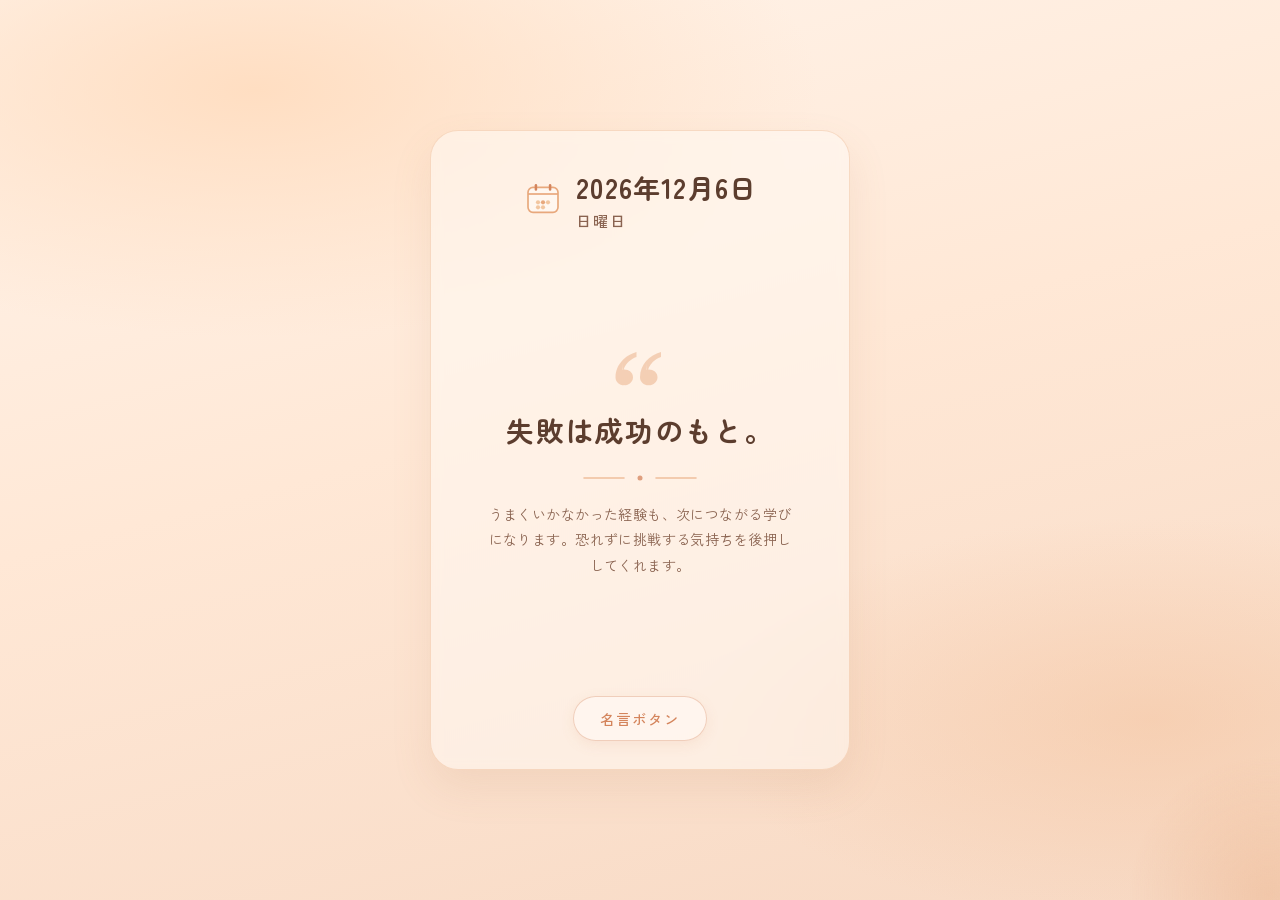
==== index.html @ ee47ba7a "Add files via upload" ====
<!DOCTYPE html>
<html lang="ja">
<head>
  <meta charset="UTF-8" />
  <meta name="viewport" content="width=device-width, initial-scale=1.0" />
  <title>今日の名言カレンダー</title>
  <link rel="preconnect" href="https://fonts.googleapis.com" />
  <link rel="preconnect" href="https://fonts.gstatic.com" crossorigin />
  <link href="https://fonts.googleapis.com/css2?family=Zen+Kaku+Gothic+New:wght@400;500;700&family=Zen+Maru+Gothic:wght@500;700&display=swap" rel="stylesheet" />
  <link rel="stylesheet" href="style.css" />
</head>
<body>
  <div class="bg-glow" aria-hidden="true"></div>

  <main class="app">
    <header class="date-block">
      <img class="calendar-icon" src="img/calendar.svg" alt="" width="40" height="40" />
      <div class="date-text">
        <p class="date-label" id="dateLabel">—</p>
        <p class="weekday" id="weekdayLabel">—</p>
      </div>
    </header>

    <section class="quote-block" aria-live="polite">
      <img class="quote-mark" src="img/quote-mark.svg" alt="" width="56" height="42" />
      <p class="quote" id="quoteText">読み込み中…</p>
      <img class="divider" src="img/divider.svg" alt="" width="120" height="12" />
      <p class="description" id="descriptionText"></p>
    </section>

    <footer class="actions">
      <button type="button" class="quote-button" id="quoteButton">
        名言ボタン
      </button>
    </footer>
  </main>

  <script src="app.js"></script>
</body>
</html>
---- style.css ----
:root {
  --bg-top: #fff4eb;
  --bg-mid: #ffe8d6;
  --bg-bottom: #f7d9c4;
  --ink: #5c3d2e;
  --ink-soft: #8a6350;
  --accent: #d4845c;
  --accent-soft: #e8a87c;
  --surface: rgba(255, 250, 245, 0.55);
  --shadow: rgba(180, 120, 80, 0.12);
  --font-body: "Zen Kaku Gothic New", "Hiragino Sans", "Yu Gothic UI", sans-serif;
  --font-display: "Zen Maru Gothic", "Zen Kaku Gothic New", sans-serif;
}

*,
*::before,
*::after {
  box-sizing: border-box;
}

html,
body {
  margin: 0;
  min-height: 100%;
}

body {
  min-height: 100vh;
  font-family: var(--font-body);
  color: var(--ink);
  background:
    radial-gradient(ellipse 80% 50% at 20% 10%, rgba(255, 220, 190, 0.9), transparent 55%),
    radial-gradient(ellipse 70% 45% at 90% 80%, rgba(244, 196, 160, 0.55), transparent 50%),
    linear-gradient(165deg, var(--bg-top), var(--bg-mid) 45%, var(--bg-bottom));
  display: flex;
  align-items: center;
  justify-content: center;
  padding: 1.5rem;
  position: relative;
  overflow-x: hidden;
}

.bg-glow {
  position: fixed;
  inset: auto -10% -15% auto;
  width: 280px;
  height: 280px;
  border-radius: 50%;
  background: radial-gradient(circle, rgba(232, 168, 124, 0.35), transparent 70%);
  pointer-events: none;
  animation: drift 12s ease-in-out infinite alternate;
}

.app {
  width: min(100%, 420px);
  min-height: min(78vh, 640px);
  display: flex;
  flex-direction: column;
  align-items: center;
  justify-content: space-between;
  gap: 1.75rem;
  padding: 2.25rem 1.75rem 1.75rem;
  background: var(--surface);
  backdrop-filter: blur(6px);
  border: 1px solid rgba(232, 168, 124, 0.35);
  border-radius: 28px;
  box-shadow: 0 18px 40px var(--shadow);
  animation: fade-in 0.7s ease both;
}

.date-block {
  display: flex;
  align-items: center;
  gap: 0.85rem;
  text-align: left;
  width: 100%;
  justify-content: center;
}

.calendar-icon {
  flex-shrink: 0;
  animation: soft-float 4.5s ease-in-out infinite;
}

.date-text {
  display: flex;
  flex-direction: column;
  gap: 0.15rem;
}

.date-label {
  margin: 0;
  font-family: var(--font-display);
  font-size: clamp(1.35rem, 4.5vw, 1.7rem);
  font-weight: 700;
  letter-spacing: 0.04em;
  color: var(--ink);
}

.weekday {
  margin: 0;
  font-size: 0.95rem;
  font-weight: 500;
  color: var(--ink-soft);
  letter-spacing: 0.12em;
}

.quote-block {
  flex: 1;
  display: flex;
  flex-direction: column;
  align-items: center;
  justify-content: center;
  text-align: center;
  width: 100%;
  gap: 1rem;
  padding: 0.5rem 0.25rem;
}

.quote-mark {
  opacity: 0.85;
  margin-bottom: 0.25rem;
}

.quote {
  margin: 0;
  font-family: var(--font-display);
  font-size: clamp(1.35rem, 5vw, 1.75rem);
  font-weight: 700;
  line-height: 1.65;
  letter-spacing: 0.06em;
  color: var(--ink);
  max-width: 18em;
  transition: opacity 0.28s ease, transform 0.28s ease;
}

.description {
  margin: 0;
  font-size: 0.88rem;
  line-height: 1.8;
  color: var(--ink-soft);
  max-width: 22em;
  letter-spacing: 0.03em;
  transition: opacity 0.28s ease, transform 0.28s ease;
}

.quote.is-updating,
.description.is-updating {
  opacity: 0;
  transform: translateY(6px);
}

.divider {
  margin: 0.15rem 0;
}

.actions {
  width: 100%;
  display: flex;
  justify-content: center;
  padding-top: 0.25rem;
}

.quote-button {
  appearance: none;
  border: 1px solid rgba(212, 132, 92, 0.35);
  background: rgba(255, 248, 242, 0.7);
  color: var(--accent);
  font-family: var(--font-body);
  font-size: 0.9rem;
  font-weight: 500;
  letter-spacing: 0.14em;
  padding: 0.7rem 1.6rem;
  border-radius: 999px;
  cursor: pointer;
  box-shadow: 0 4px 14px rgba(212, 132, 92, 0.12);
  transition: background 0.2s ease, transform 0.2s ease, box-shadow 0.2s ease, color 0.2s ease;
}

.quote-button:hover {
  background: rgba(255, 242, 230, 0.95);
  color: #c06f48;
  box-shadow: 0 6px 18px rgba(212, 132, 92, 0.18);
  transform: translateY(-1px);
}

.quote-button:active {
  transform: translateY(0);
  box-shadow: 0 2px 8px rgba(212, 132, 92, 0.12);
}

.quote-button:focus-visible {
  outline: 2px solid var(--accent-soft);
  outline-offset: 3px;
}

@keyframes fade-in {
  from {
    opacity: 0;
    transform: translateY(10px);
  }
  to {
    opacity: 1;
    transform: translateY(0);
  }
}

@keyframes soft-float {
  0%,
  100% {
    transform: translateY(0);
  }
  50% {
    transform: translateY(-4px);
  }
}

@keyframes drift {
  from {
    transform: translate(0, 0);
  }
  to {
    transform: translate(-24px, -18px);
  }
}

@media (max-width: 420px) {
  body {
    padding: 1rem;
  }

  .app {
    min-height: min(84vh, 700px);
    padding: 1.75rem 1.25rem 1.4rem;
    border-radius: 22px;
  }
}
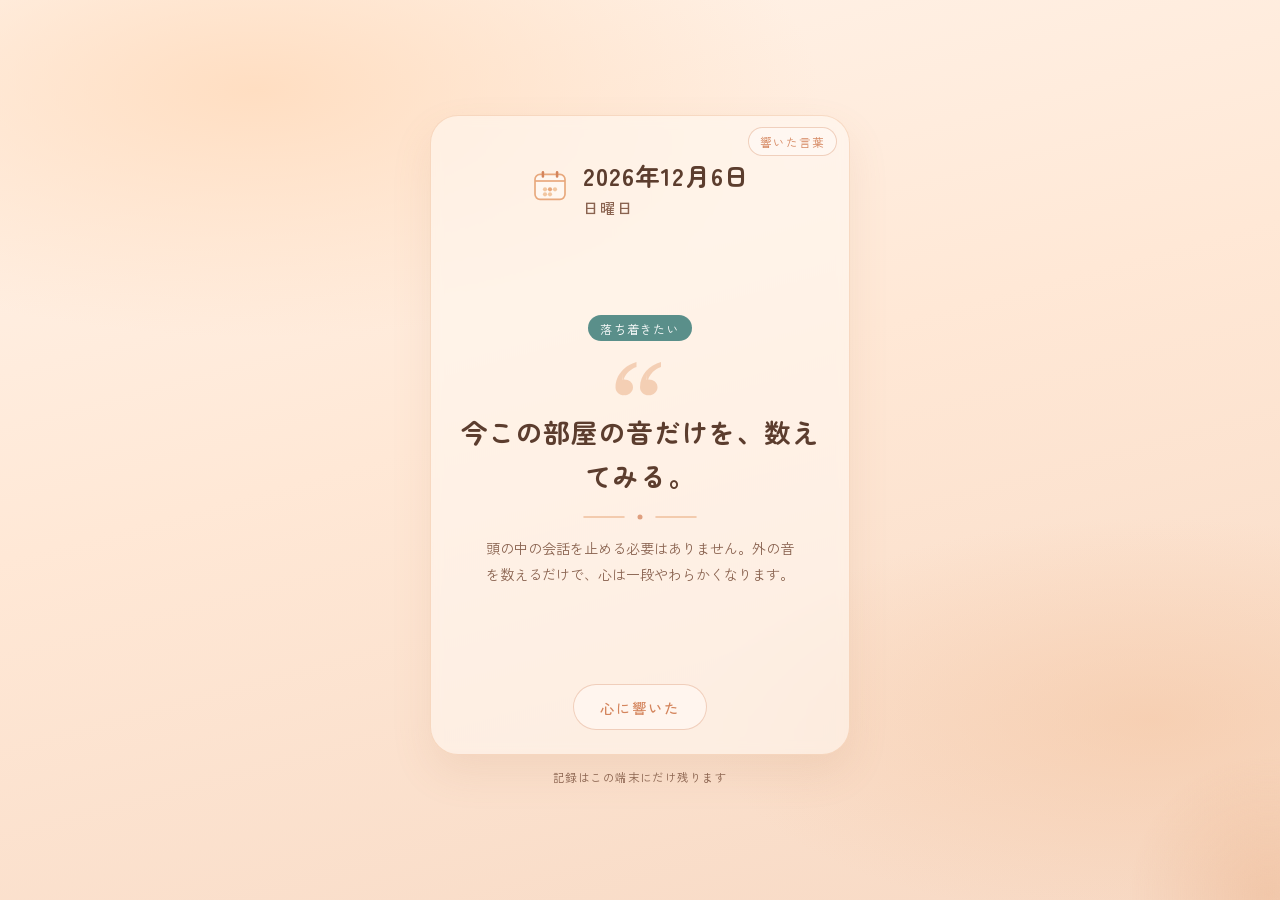
==== commit d45577de: "Implement Daily Quotes MVP with a 30-quote August master. Add data/202608_01.csv using YYYYMM_ seria" ====
--- a/index.html
+++ b/index.html
@@ -3,7 +3,8 @@
 <head>
   <meta charset="UTF-8" />
   <meta name="viewport" content="width=device-width, initial-scale=1.0" />
-  <title>今日の名言カレンダー</title>
+  <meta name="description" content="毎日ひとつの名言と短い解説。心に響いた言葉を残すアプリ。" />
+  <title>Daily Quotes</title>
   <link rel="preconnect" href="https://fonts.googleapis.com" />
   <link rel="preconnect" href="https://fonts.gstatic.com" crossorigin />
   <link href="https://fonts.googleapis.com/css2?family=Zen+Kaku+Gothic+New:wght@400;500;700&family=Zen+Maru+Gothic:wght@500;700&display=swap" rel="stylesheet" />
@@ -13,27 +14,60 @@
   <div class="bg-glow" aria-hidden="true"></div>
 
   <main class="app">
-    <header class="date-block">
-      <img class="calendar-icon" src="img/calendar.svg" alt="" width="40" height="40" />
-      <div class="date-text">
-        <p class="date-label" id="dateLabel">—</p>
-        <p class="weekday" id="weekdayLabel">—</p>
-      </div>
-    </header>
+    <button type="button" class="edge-liked" id="likedOpenButton" aria-label="響いた言葉">
+      響いた言葉
+    </button>
 
-    <section class="quote-block" aria-live="polite">
-      <img class="quote-mark" src="img/quote-mark.svg" alt="" width="56" height="42" />
-      <p class="quote" id="quoteText">読み込み中…</p>
-      <img class="divider" src="img/divider.svg" alt="" width="120" height="12" />
-      <p class="description" id="descriptionText"></p>
+    <section class="view" id="dailyView">
+      <header class="date-block">
+        <button type="button" class="icon-button" id="monthlyOpenButton" aria-label="カレンダーを開く">
+          <img class="calendar-icon" src="img/calendar.svg" alt="" width="40" height="40" />
+        </button>
+        <div class="date-text">
+          <p class="date-label" id="dateLabel">—</p>
+          <p class="weekday" id="weekdayLabel">—</p>
+        </div>
+      </header>
+
+      <section class="quote-block" aria-live="polite">
+        <p class="category-chip" id="categoryChip" hidden></p>
+        <img class="quote-mark" src="img/quote-mark.svg" alt="" width="56" height="42" />
+        <p class="quote" id="quoteText">読み込み中…</p>
+        <img class="divider" src="img/divider.svg" alt="" width="120" height="12" />
+        <p class="description" id="descriptionText"></p>
+      </section>
+
+      <footer class="actions">
+        <button type="button" class="like-button" id="likeButton" hidden>心に響いた</button>
+        <button type="button" class="text-button" id="backToTodayButton" hidden>今日へ戻る</button>
+      </footer>
     </section>
 
-    <footer class="actions">
-      <button type="button" class="quote-button" id="quoteButton">
-        名言ボタン
-      </button>
-    </footer>
+    <section class="view" id="monthlyView" hidden>
+      <header class="month-header">
+        <button type="button" class="text-button" id="prevMonthButton">前の月</button>
+        <h1 class="month-label" id="monthLabel">—</h1>
+        <button type="button" class="text-button" id="nextMonthButton">次の月</button>
+      </header>
+      <div class="weekday-row" aria-hidden="true">
+        <span>日</span><span>月</span><span>火</span><span>水</span><span>木</span><span>金</span><span>土</span>
+      </div>
+      <div class="month-grid" id="monthGrid"></div>
+      <ul class="legend" id="legend"></ul>
+      <button type="button" class="text-button" id="monthlyToDailyButton">今日の言葉へ</button>
+    </section>
+
+    <section class="view" id="likedView" hidden>
+      <header class="liked-header">
+        <h1>響いた言葉</h1>
+        <button type="button" class="text-button" id="likedBackButton">戻る</button>
+      </header>
+      <p class="empty-liked" id="likedEmpty" hidden>まだ響いた言葉はありません</p>
+      <div class="liked-list" id="likedList"></div>
+    </section>
   </main>
+
+  <p class="privacy-note">記録はこの端末にだけ残ります</p>
 
   <script src="app.js"></script>
 </body>
--- a/style.css
+++ b/style.css
@@ -10,6 +10,10 @@
   --shadow: rgba(180, 120, 80, 0.12);
   --font-body: "Zen Kaku Gothic New", "Hiragino Sans", "Yu Gothic UI", sans-serif;
   --font-display: "Zen Maru Gothic", "Zen Kaku Gothic New", sans-serif;
+  --cheer: #d4845c;
+  --calm: #5a8f8a;
+  --forward: #d4924a;
+  --accept: #8b6fa8;
 }
 
 *,
@@ -33,6 +37,7 @@
     radial-gradient(ellipse 70% 45% at 90% 80%, rgba(244, 196, 160, 0.55), transparent 50%),
     linear-gradient(165deg, var(--bg-top), var(--bg-mid) 45%, var(--bg-bottom));
   display: flex;
+  flex-direction: column;
   align-items: center;
   justify-content: center;
   padding: 1.5rem;
@@ -52,14 +57,15 @@
 }
 
 .app {
+  position: relative;
   width: min(100%, 420px);
   min-height: min(78vh, 640px);
   display: flex;
   flex-direction: column;
-  align-items: center;
-  justify-content: space-between;
-  gap: 1.75rem;
-  padding: 2.25rem 1.75rem 1.75rem;
+  align-items: stretch;
+  justify-content: flex-start;
+  gap: 1.25rem;
+  padding: 2.6rem 1.5rem 1.5rem;
   background: var(--surface);
   backdrop-filter: blur(6px);
   border: 1px solid rgba(232, 168, 124, 0.35);
@@ -68,6 +74,67 @@
   animation: fade-in 0.7s ease both;
 }
 
+.view {
+  display: flex;
+  flex-direction: column;
+  align-items: center;
+  gap: 1.25rem;
+  width: 100%;
+  flex: 1;
+}
+
+.view[hidden] {
+  display: none;
+}
+
+.edge-liked {
+  position: absolute;
+  top: 0.7rem;
+  right: 0.75rem;
+  appearance: none;
+  border: 1px solid rgba(212, 132, 92, 0.35);
+  background: rgba(255, 248, 242, 0.85);
+  color: var(--accent);
+  font-family: var(--font-body);
+  font-size: 0.72rem;
+  letter-spacing: 0.08em;
+  padding: 0.35rem 0.7rem;
+  border-radius: 999px;
+  cursor: pointer;
+}
+
+.edge-liked[hidden] {
+  display: none;
+}
+
+.icon-button,
+.text-button,
+.like-button {
+  appearance: none;
+  font-family: var(--font-body);
+  cursor: pointer;
+}
+
+.icon-button {
+  border: 0;
+  background: transparent;
+  padding: 0;
+}
+
+.text-button {
+  border: 0;
+  background: transparent;
+  color: var(--ink-soft);
+  font-size: 0.82rem;
+  letter-spacing: 0.06em;
+  padding: 0.35rem 0.2rem;
+}
+
+.text-button:disabled {
+  opacity: 0.35;
+  cursor: not-allowed;
+}
+
 .date-block {
   display: flex;
   align-items: center;
@@ -88,13 +155,14 @@
   gap: 0.15rem;
 }
 
-.date-label {
+.date-label,
+.month-label,
+.liked-header h1 {
   margin: 0;
   font-family: var(--font-display);
-  font-size: clamp(1.35rem, 4.5vw, 1.7rem);
+  font-size: clamp(1.2rem, 4.5vw, 1.55rem);
   font-weight: 700;
   letter-spacing: 0.04em;
-  color: var(--ink);
 }
 
 .weekday {
@@ -113,25 +181,36 @@
   justify-content: center;
   text-align: center;
   width: 100%;
-  gap: 1rem;
+  gap: 0.85rem;
   padding: 0.5rem 0.25rem;
 }
+
+.category-chip {
+  margin: 0;
+  font-size: 0.75rem;
+  letter-spacing: 0.1em;
+  padding: 0.28rem 0.75rem;
+  border-radius: 999px;
+  color: #fff;
+  background: var(--cheer);
+}
+
+.category-chip[data-category="calm"] { background: var(--calm); }
+.category-chip[data-category="forward"] { background: var(--forward); }
+.category-chip[data-category="accept"] { background: var(--accept); }
 
 .quote-mark {
   opacity: 0.85;
-  margin-bottom: 0.25rem;
 }
 
 .quote {
   margin: 0;
   font-family: var(--font-display);
-  font-size: clamp(1.35rem, 5vw, 1.75rem);
+  font-size: clamp(1.25rem, 5vw, 1.65rem);
   font-weight: 700;
   line-height: 1.65;
   letter-spacing: 0.06em;
-  color: var(--ink);
   max-width: 18em;
-  transition: opacity 0.28s ease, transform 0.28s ease;
 }
 
 .description {
@@ -140,98 +219,213 @@
   line-height: 1.8;
   color: var(--ink-soft);
   max-width: 22em;
-  letter-spacing: 0.03em;
-  transition: opacity 0.28s ease, transform 0.28s ease;
-}
-
-.quote.is-updating,
-.description.is-updating {
-  opacity: 0;
-  transform: translateY(6px);
-}
-
-.divider {
-  margin: 0.15rem 0;
 }
 
 .actions {
   width: 100%;
   display: flex;
-  justify-content: center;
-  padding-top: 0.25rem;
-}
-
-.quote-button {
-  appearance: none;
+  flex-direction: column;
+  align-items: center;
+  gap: 0.6rem;
+}
+
+.like-button {
   border: 1px solid rgba(212, 132, 92, 0.35);
   background: rgba(255, 248, 242, 0.7);
   color: var(--accent);
-  font-family: var(--font-body);
   font-size: 0.9rem;
   font-weight: 500;
   letter-spacing: 0.14em;
   padding: 0.7rem 1.6rem;
   border-radius: 999px;
+}
+
+.like-button.is-on {
+  background: var(--accent);
+  color: #fff7f0;
+}
+
+.month-header,
+.liked-header {
+  display: flex;
+  align-items: center;
+  justify-content: space-between;
+  width: 100%;
+  gap: 0.5rem;
+}
+
+.weekday-row,
+.month-grid {
+  display: grid;
+  grid-template-columns: repeat(7, 1fr);
+  width: 100%;
+  gap: 0.35rem;
+}
+
+.weekday-row {
+  color: var(--ink-soft);
+  font-size: 0.72rem;
+  letter-spacing: 0.08em;
+  text-align: center;
+}
+
+.day-cell {
+  aspect-ratio: 1;
+  border: 0;
+  border-radius: 10px;
+  background: rgba(255, 255, 255, 0.28);
+  color: var(--ink);
+  font-family: var(--font-body);
+  font-size: 0.82rem;
   cursor: pointer;
-  box-shadow: 0 4px 14px rgba(212, 132, 92, 0.12);
-  transition: background 0.2s ease, transform 0.2s ease, box-shadow 0.2s ease, color 0.2s ease;
-}
-
-.quote-button:hover {
-  background: rgba(255, 242, 230, 0.95);
-  color: #c06f48;
-  box-shadow: 0 6px 18px rgba(212, 132, 92, 0.18);
-  transform: translateY(-1px);
-}
-
-.quote-button:active {
-  transform: translateY(0);
-  box-shadow: 0 2px 8px rgba(212, 132, 92, 0.12);
-}
-
-.quote-button:focus-visible {
+}
+
+.day-cell.is-empty {
+  background: transparent;
+  cursor: default;
+}
+
+.day-cell:disabled {
+  opacity: 0.35;
+  cursor: not-allowed;
+}
+
+.day-cell.is-today {
+  box-shadow: inset 0 0 0 2px var(--accent);
+}
+
+.day-cell.cat-cheer.is-seen { background: rgba(212, 132, 92, 0.28); }
+.day-cell.cat-cheer.is-liked { background: #d4845c; color: #fff7f0; }
+.day-cell.cat-calm.is-seen { background: rgba(90, 143, 138, 0.28); }
+.day-cell.cat-calm.is-liked { background: #5a8f8a; color: #fff7f0; }
+.day-cell.cat-forward.is-seen { background: rgba(212, 146, 74, 0.28); }
+.day-cell.cat-forward.is-liked { background: #d4924a; color: #fff7f0; }
+.day-cell.cat-accept.is-seen { background: rgba(139, 111, 168, 0.28); }
+.day-cell.cat-accept.is-liked { background: #8b6fa8; color: #fff7f0; }
+
+.legend {
+  display: flex;
+  flex-wrap: wrap;
+  gap: 0.45rem 0.7rem;
+  list-style: none;
+  padding: 0;
+  margin: 0.4rem 0 0;
+  width: 100%;
+  font-size: 0.72rem;
+  color: var(--ink-soft);
+}
+
+.legend-item::before {
+  content: "";
+  display: inline-block;
+  width: 0.65rem;
+  height: 0.65rem;
+  border-radius: 999px;
+  margin-right: 0.3rem;
+  vertical-align: -0.05rem;
+  background: rgba(255, 255, 255, 0.7);
+}
+
+.legend-item.is-seen::before { background: rgba(212, 132, 92, 0.28); }
+.legend-item.is-liked::before { background: #d4845c; }
+.legend-item.cat-cheer::before { background: #d4845c; }
+.legend-item.cat-calm::before { background: #5a8f8a; }
+.legend-item.cat-forward::before { background: #d4924a; }
+.legend-item.cat-accept::before { background: #8b6fa8; }
+
+.liked-list {
+  display: grid;
+  gap: 0.75rem;
+  width: 100%;
+}
+
+.liked-card {
+  appearance: none;
+  width: 100%;
+  text-align: left;
+  border: 1px solid rgba(232, 168, 124, 0.35);
+  background: rgba(255, 250, 245, 0.8);
+  border-radius: 16px;
+  padding: 0.9rem 1rem;
+  display: grid;
+  gap: 0.35rem;
+  cursor: pointer;
+  font-family: var(--font-body);
+  color: var(--ink);
+}
+
+.liked-card-cat {
+  font-size: 0.72rem;
+  letter-spacing: 0.08em;
+}
+
+.liked-card.cat-cheer .liked-card-cat { color: var(--cheer); }
+.liked-card.cat-calm .liked-card-cat { color: var(--calm); }
+.liked-card.cat-forward .liked-card-cat { color: var(--forward); }
+.liked-card.cat-accept .liked-card-cat { color: var(--accept); }
+
+.liked-card-quote {
+  font-family: var(--font-display);
+  font-size: 1rem;
+  font-weight: 700;
+  line-height: 1.55;
+}
+
+.liked-card-date {
+  font-size: 0.75rem;
+  color: var(--ink-soft);
+}
+
+.empty-liked {
+  color: var(--ink-soft);
+  text-align: center;
+}
+
+.privacy-note {
+  margin: 0.9rem 0 0;
+  font-size: 0.72rem;
+  color: var(--ink-soft);
+  letter-spacing: 0.04em;
+}
+
+.icon-button:focus-visible,
+.text-button:focus-visible,
+.like-button:focus-visible,
+.edge-liked:focus-visible,
+.day-cell:focus-visible,
+.liked-card:focus-visible {
   outline: 2px solid var(--accent-soft);
   outline-offset: 3px;
 }
 
 @keyframes fade-in {
-  from {
-    opacity: 0;
-    transform: translateY(10px);
-  }
-  to {
-    opacity: 1;
-    transform: translateY(0);
-  }
+  from { opacity: 0; transform: translateY(10px); }
+  to { opacity: 1; transform: translateY(0); }
 }
 
 @keyframes soft-float {
-  0%,
-  100% {
-    transform: translateY(0);
-  }
-  50% {
-    transform: translateY(-4px);
-  }
+  0%, 100% { transform: translateY(0); }
+  50% { transform: translateY(-4px); }
 }
 
 @keyframes drift {
-  from {
-    transform: translate(0, 0);
-  }
-  to {
-    transform: translate(-24px, -18px);
-  }
+  from { transform: translate(0, 0); }
+  to { transform: translate(-24px, -18px); }
 }
 
 @media (max-width: 420px) {
-  body {
-    padding: 1rem;
-  }
-
+  body { padding: 1rem; }
   .app {
     min-height: min(84vh, 700px);
-    padding: 1.75rem 1.25rem 1.4rem;
+    padding: 2.4rem 1.1rem 1.2rem;
     border-radius: 22px;
   }
 }
+
+@media (prefers-reduced-motion: reduce) {
+  .bg-glow,
+  .calendar-icon,
+  .app {
+    animation: none;
+  }
+}
